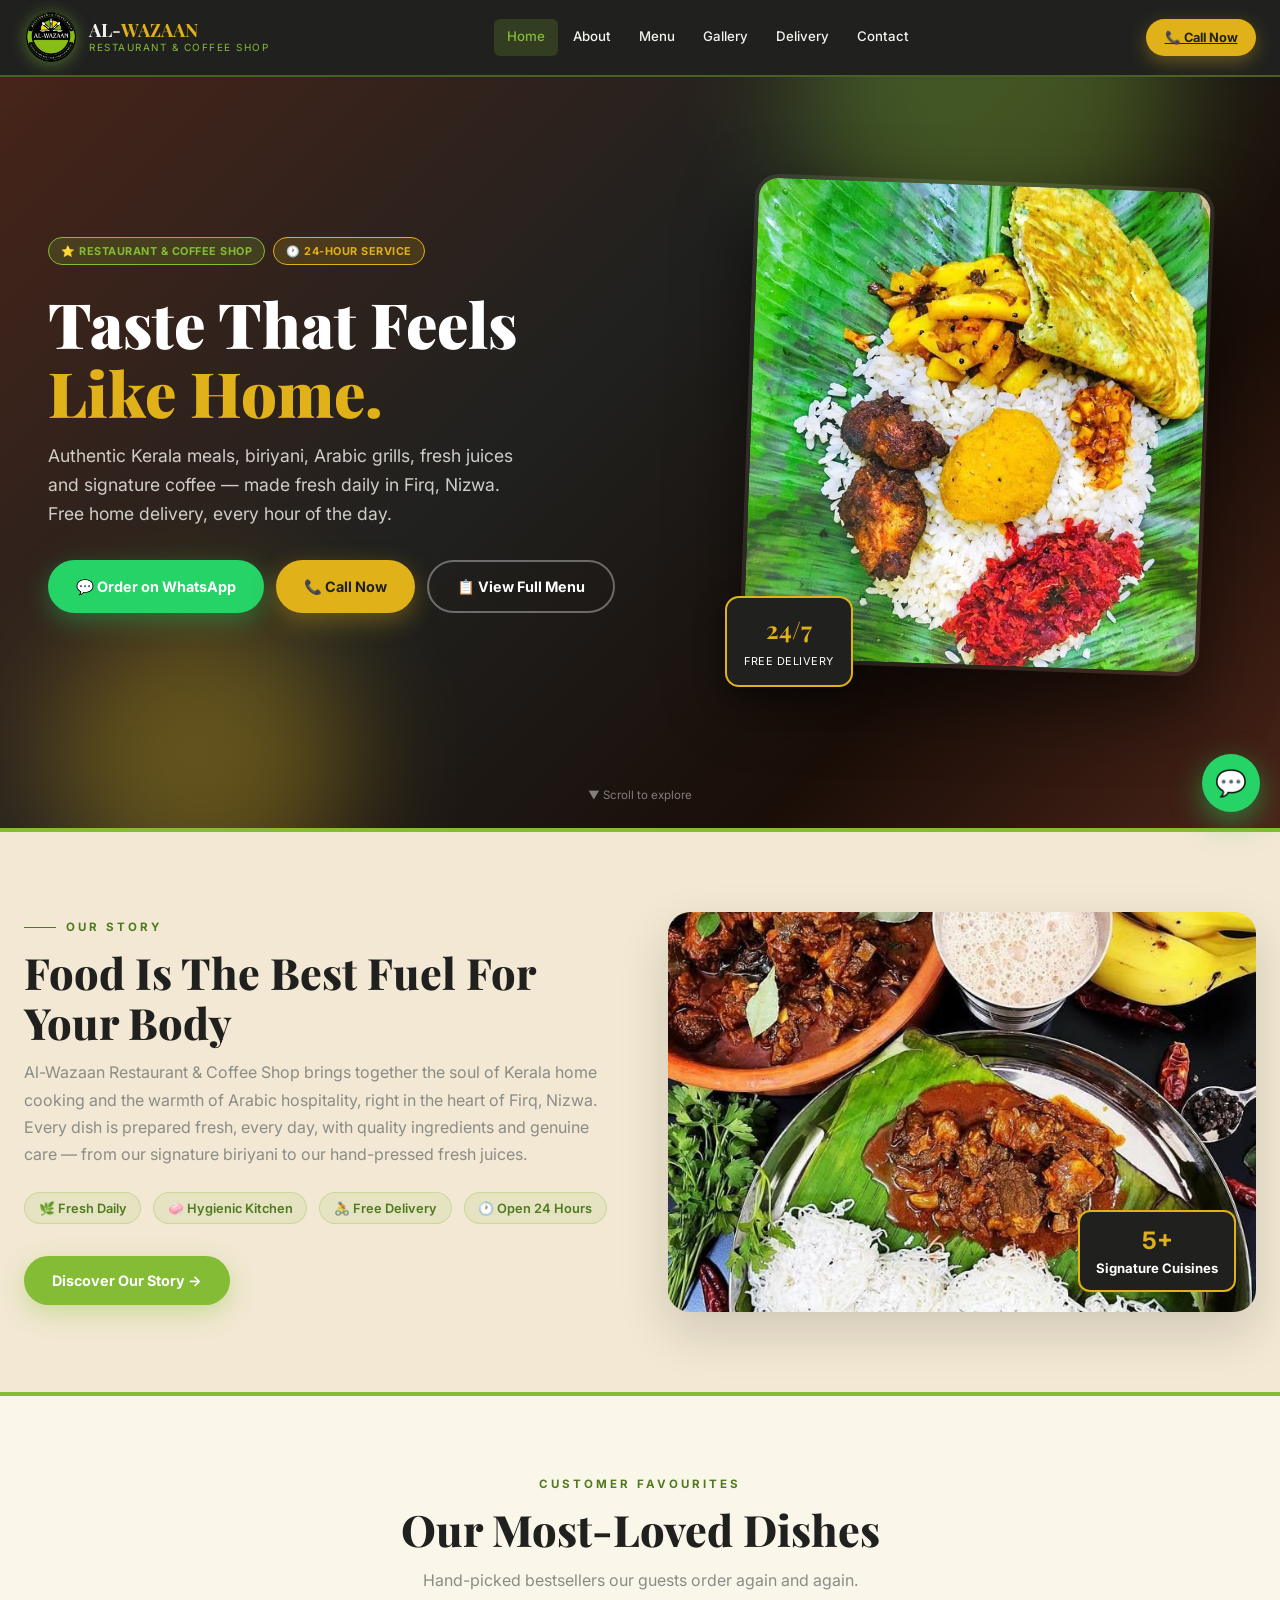
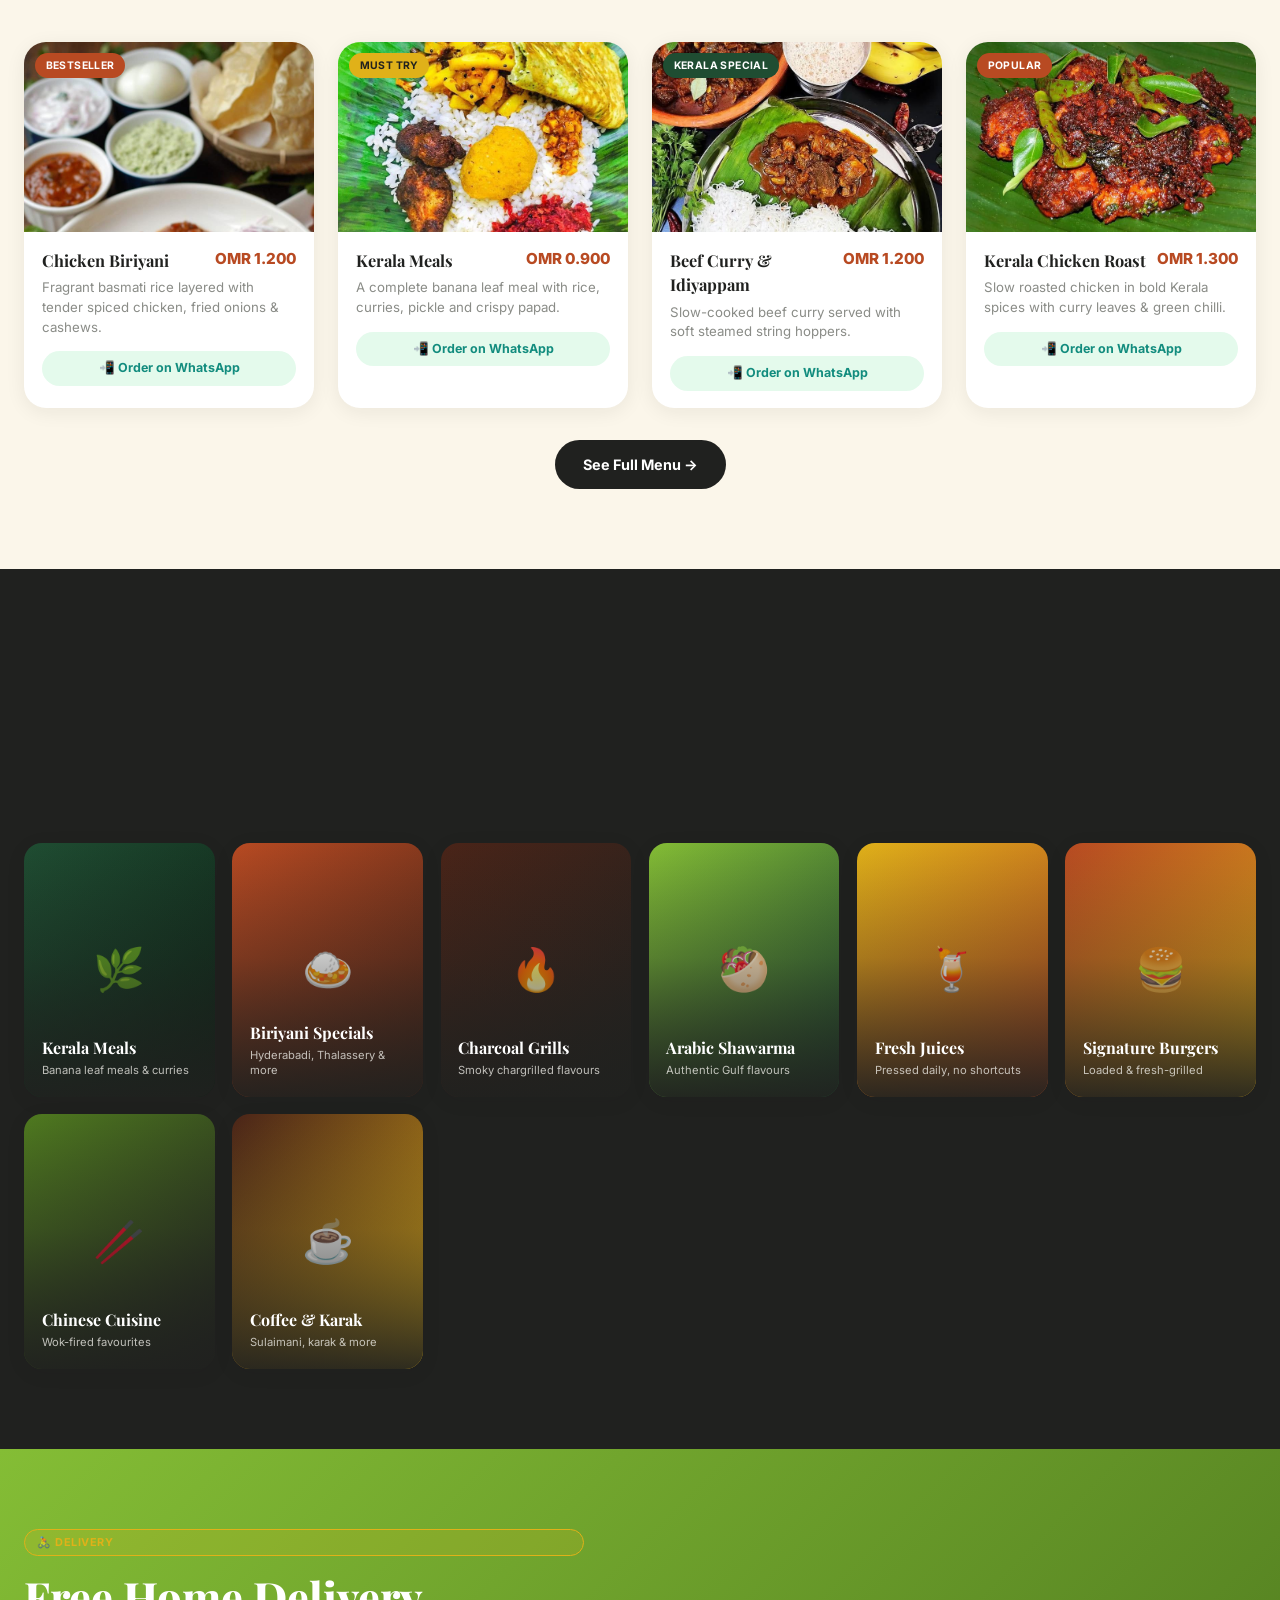
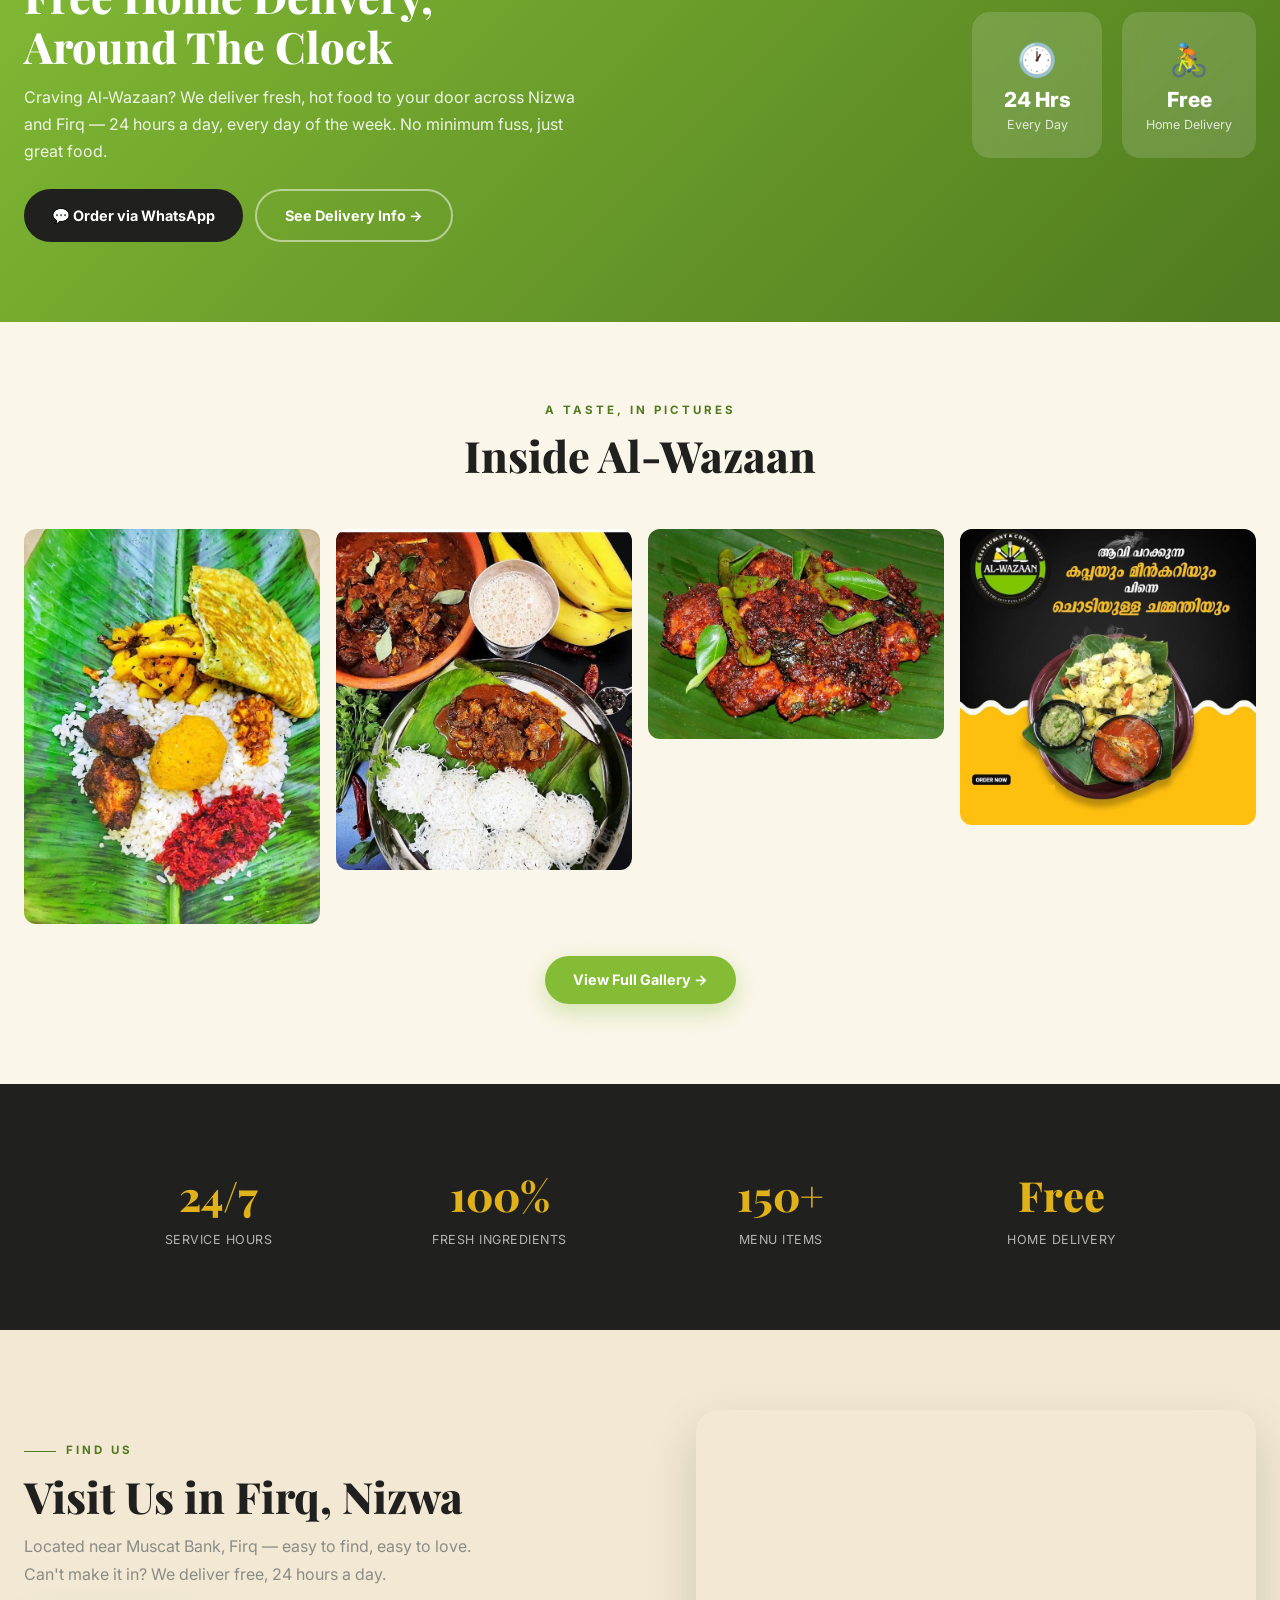
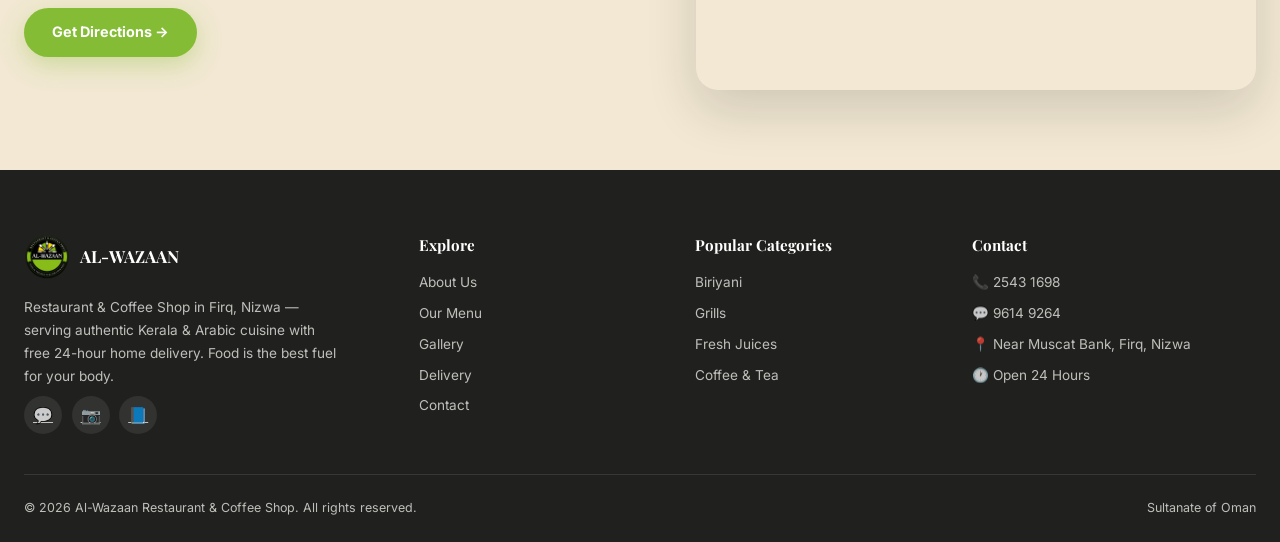
==== index.html @ 5617adff "Initial commit" ====
<!DOCTYPE html>
<html lang="en">
<head>
<meta charset="UTF-8">
<meta name="viewport" content="width=device-width, initial-scale=1.0">
<title>Al-Wazaan Restaurant & Coffee Shop | Kerala & Arabic Food in Firq, Nizwa, Oman</title>
<meta name="description" content="Al-Wazaan Restaurant & Coffee Shop in Firq, Nizwa, Oman. Authentic Kerala meals, biriyani, grills, Arabic shawarma, fresh juices & coffee. Free home delivery, 24-hour service. Order now on WhatsApp.">
<meta name="keywords" content="Al-Wazaan, restaurant Nizwa, coffee shop Firq Oman, Kerala food Nizwa, biriyani Nizwa, Arabic shawarma Oman, fresh juice Nizwa, free home delivery Oman, 24 hour restaurant Nizwa, Kerala meals Oman, grilled chicken Nizwa, Sultanate of Oman restaurant">
<link rel="canonical" href="https://www.alwazaan-oman.com/">

<!-- Open Graph -->
<meta property="og:type" content="restaurant.menu">
<meta property="og:title" content="Al-Wazaan Restaurant & Coffee Shop — Firq, Nizwa, Oman">
<meta property="og:description" content="Authentic Kerala & Arabic cuisine, biriyani, grills, fresh juices and coffee. Free home delivery, 24-hour service. Food is the best fuel for your body.">
<meta property="og:image" content="assets/img/kerala-meal-leaf.jpg">
<meta property="og:url" content="https://www.alwazaan-oman.com/">
<meta property="og:locale" content="en_OM">
<meta name="twitter:card" content="summary_large_image">
<meta name="twitter:title" content="Al-Wazaan Restaurant & Coffee Shop">
<meta name="twitter:description" content="Kerala & Arabic food, biriyani, grills, fresh juices. Free home delivery in Firq, Nizwa, Oman.">
<meta name="twitter:image" content="assets/img/kerala-meal-leaf.jpg">

<link rel="icon" href="assets/img/logo.png" type="image/png">
<link rel="stylesheet" href="assets/css/main.css">
<link rel="stylesheet" href="assets/css/pages.css">

<script type="application/ld+json">
{
  "@context": "https://schema.org",
  "@type": "Restaurant",
  "name": "Al-Wazaan Restaurant & Coffee Shop",
  "image": "https://www.alwazaan-oman.com/assets/img/kerala-meal-leaf.jpg",
  "logo": "https://www.alwazaan-oman.com/assets/img/logo.png",
  "url": "https://www.alwazaan-oman.com/",
  "telephone": "+96825431698",
  "servesCuisine": ["Kerala", "Indian", "Arabic", "Chinese", "Fast Food"],
  "priceRange": "OMR 0.100 - OMR 5.000",
  "address": {
    "@type": "PostalAddress",
    "streetAddress": "Near Muscat Bank, Firq",
    "addressLocality": "Nizwa",
    "addressCountry": "OM"
  },
  "openingHoursSpecification": {
    "@type": "OpeningHoursSpecification",
    "dayOfWeek": ["Monday","Tuesday","Wednesday","Thursday","Friday","Saturday","Sunday"],
    "opens": "00:00",
    "closes": "23:59"
  },
  "menu": "https://www.alwazaan-oman.com/menu.html",
  "acceptsReservations": "False",
  "sameAs": []
}
</script>
</head>
<body>

<div id="preloader">
  <div class="preloader-logo"><img src="assets/img/logo.png" alt="Al-Wazaan logo loading"></div>
  <div class="preloader-text">AL-<em>WAZAAN</em></div>
  <div class="preloader-bar"><div class="preloader-bar-inner"></div></div>
</div>

<header id="site-header">
  <div class="header-inner">
    <a href="index.html" class="logo-wrap">
      <div class="logo-icon"><img src="assets/img/logo.png" alt="Al-Wazaan Restaurant and Coffee Shop logo"></div>
      <div>
        <div class="logo-text-name">AL-<em>WAZAAN</em></div>
        <div class="logo-text-sub">Restaurant &amp; Coffee Shop</div>
      </div>
    </a>
    <nav class="main-nav">
      <a href="index.html" class="active">Home</a>
      <a href="about.html">About</a>
      <a href="menu.html">Menu</a>
      <a href="gallery.html">Gallery</a>
      <a href="delivery.html">Delivery</a>
      <a href="contact.html">Contact</a>
    </nav>
    <a href="tel:+96825431698" class="header-cta">📞 Call Now</a>
    <button class="hamburger" id="hamburger" aria-label="Open menu"><span></span><span></span><span></span></button>
  </div>
  <div class="mobile-nav" id="mobileNav">
    <a href="index.html" class="active">Home</a>
    <a href="about.html">About</a>
    <a href="menu.html">Menu</a>
    <a href="gallery.html">Gallery</a>
    <a href="delivery.html">Delivery</a>
    <a href="contact.html">Contact</a>
    <a href="tel:+96825431698" style="color:var(--color-gold);">📞 2543 1698</a>
    <a href="https://wa.me/96896149264" target="_blank" rel="noopener" style="color:#25D366;">💬 WhatsApp Order</a>
  </div>
</header>

<!-- ============ HERO ============ -->
<section class="hero" style="padding-bottom:3rem;">
  <div class="hero-glow g1"></div>
  <div class="hero-glow g2"></div>
  <div class="hero-content">
    <div class="hero-badges">
      <span class="badge">⭐ Restaurant &amp; Coffee Shop</span>
      <span class="badge gold">🕐 24-Hour Service</span>
    </div>
    <h1>Taste That Feels<em>Like Home.</em></h1>
    <p class="hero-sub">Authentic Kerala meals, biriyani, Arabic grills, fresh juices and signature coffee — made fresh daily in Firq, Nizwa. Free home delivery, every hour of the day.</p>
    <div class="hero-actions">
      <a href="https://wa.me/96896149264" target="_blank" rel="noopener" class="btn btn-primary">💬 Order on WhatsApp</a>
      <a href="tel:+96825431698" class="btn btn-gold">📞 Call Now</a>
      <a href="menu.html" class="btn btn-outline">📋 View Full Menu</a>
    </div>
  </div>
  <div class="hero-photo-stack">
    <div class="hero-photo-main">
      <img src="assets/img/kerala-meal-leaf.jpg" alt="Traditional Kerala meal served on banana leaf at Al-Wazaan Nizwa" loading="eager">
    </div>
    <div class="hero-photo-badge"><strong>24/7</strong><span>Free Delivery</span></div>
  </div>
  <div class="scroll-hint">▼ Scroll to explore</div>
</section>

<!-- ============ INTRO ============ -->
<section class="about-strip">
  <div class="section-inner about-grid">
    <div class="reveal">
      <div class="section-label">Our Story</div>
      <h2 class="section-title">Food Is The Best Fuel For Your Body</h2>
      <p class="section-desc" style="margin-bottom:1.5rem;">Al-Wazaan Restaurant &amp; Coffee Shop brings together the soul of Kerala home cooking and the warmth of Arabic hospitality, right in the heart of Firq, Nizwa. Every dish is prepared fresh, every day, with quality ingredients and genuine care — from our signature biriyani to our hand-pressed fresh juices.</p>
      <div class="flex-wrap-gap">
        <span class="tag">🌿 Fresh Daily</span>
        <span class="tag">🧼 Hygienic Kitchen</span>
        <span class="tag">🚴 Free Delivery</span>
        <span class="tag">🕐 Open 24 Hours</span>
      </div>
      <div class="mt-2"><a href="about.html" class="btn btn-green">Discover Our Story →</a></div>
    </div>
    <div class="about-img-wrap reveal">
      <img src="assets/img/beef-curry-idiyappam.jpg" alt="Beef curry with idiyappam and Sulaimani tea at Al-Wazaan Nizwa" loading="lazy">
      <div class="about-img-badge"><strong>5+</strong>Signature Cuisines</div>
    </div>
  </div>
</section>

<!-- ============ POPULAR DISHES ============ -->
<section style="background:var(--color-cream);">
  <div class="section-inner">
    <div class="section-header center reveal">
      <div class="section-label">Customer Favourites</div>
      <h2 class="section-title">Our Most-Loved Dishes</h2>
      <p class="section-desc">Hand-picked bestsellers our guests order again and again.</p>
    </div>
    <div class="food-grid reveal">
      <div class="food-card">
        <div class="food-card-img"><span class="food-badge popular">Bestseller</span><img src="assets/img/biriyani-plate-clean.jpg" alt="Chicken Biriyani served with raita, pickle and papad at Al-Wazaan" loading="lazy" style="object-position: top;"></div>
        <div class="food-card-body">
          <div class="food-card-top"><span class="food-card-name">Chicken Biriyani</span><span class="food-card-price">OMR 1.200</span></div>
          <div class="food-card-desc">Fragrant basmati rice layered with tender spiced chicken, fried onions &amp; cashews.</div>
          <a class="food-card-order" target="_blank" rel="noopener" href="https://wa.me/96896149264?text=Hello%20Al-Wazaan!%20I%20would%20like%20to%20order%3A%20Chicken%20Biriyani">📲 Order on WhatsApp</a>
        </div>
      </div>
      <div class="food-card">
        <div class="food-card-img"><span class="food-badge must">Must Try</span><img src="assets/img/kerala-meal-leaf.jpg" alt="Kerala meal on banana leaf at Al-Wazaan" loading="lazy"></div>
        <div class="food-card-body">
          <div class="food-card-top"><span class="food-card-name">Kerala Meals</span><span class="food-card-price">OMR 0.900</span></div>
          <div class="food-card-desc">A complete banana leaf meal with rice, curries, pickle and crispy papad.</div>
          <a class="food-card-order" target="_blank" rel="noopener" href="https://wa.me/96896149264?text=Hello%20Al-Wazaan!%20I%20would%20like%20to%20order%3A%20Kerala%20Meals">📲 Order on WhatsApp</a>
        </div>
      </div>
      <div class="food-card">
        <div class="food-card-img"><span class="food-badge kerala">Kerala Special</span><img src="assets/img/beef-curry-idiyappam.jpg" alt="Beef curry with idiyappam at Al-Wazaan" loading="lazy"></div>
        <div class="food-card-body">
          <div class="food-card-top"><span class="food-card-name">Beef Curry &amp; Idiyappam</span><span class="food-card-price">OMR 1.200</span></div>
          <div class="food-card-desc">Slow-cooked beef curry served with soft steamed string hoppers.</div>
          <a class="food-card-order" target="_blank" rel="noopener" href="https://wa.me/96896149264?text=Hello%20Al-Wazaan!%20I%20would%20like%20to%20order%3A%20Beef%20Curry%20%26%20Idiyappam">📲 Order on WhatsApp</a>
        </div>
      </div>
      <div class="food-card">
        <div class="food-card-img"><span class="food-badge popular">Popular</span><img src="assets/img/chicken-roast-leaf.jpg" alt="Spicy Kerala chicken roast at Al-Wazaan" loading="lazy"></div>
        <div class="food-card-body">
          <div class="food-card-top"><span class="food-card-name">Kerala Chicken Roast</span><span class="food-card-price">OMR 1.300</span></div>
          <div class="food-card-desc">Slow roasted chicken in bold Kerala spices with curry leaves &amp; green chilli.</div>
          <a class="food-card-order" target="_blank" rel="noopener" href="https://wa.me/96896149264?text=Hello%20Al-Wazaan!%20I%20would%20like%20to%20order%3A%20Kerala%20Chicken%20Roast">📲 Order on WhatsApp</a>
        </div>
      </div>
    </div>
    <div class="center-text mt-2"><a href="menu.html" class="btn btn-dark">See Full Menu →</a></div>
  </div>
</section>

<!-- ============ FOOD CATEGORIES ============ -->
<section style="background:var(--color-charcoal);" class="on-dark">
  <div class="section-inner">
    <div class="section-header center reveal">
      <div class="section-label">Explore</div>
      <h2 class="section-title">Food Categories</h2>
      <p class="section-desc">From Kerala comfort food to Arabic grills, Chinese wok dishes and fresh juices — find your craving.</p>
    </div>
    <div class="cat-grid reveal">
      <a href="menu.html#cat-kerala-meals" class="cat-card"><div class="cat-card-bg" style="background:linear-gradient(135deg,#1F4D32,#0c1f14);">🌿</div><div class="cat-card-overlay"><div class="cat-name">Kerala Meals</div><div class="cat-desc">Banana leaf meals &amp; curries</div></div></a>
      <a href="menu.html#cat-biriyani" class="cat-card"><div class="cat-card-bg" style="background:linear-gradient(135deg,#B84A22,#4A2418);">🍛</div><div class="cat-card-overlay"><div class="cat-name">Biriyani Specials</div><div class="cat-desc">Hyderabadi, Thalassery &amp; more</div></div></a>
      <a href="menu.html#cat-grilled" class="cat-card"><div class="cat-card-bg" style="background:linear-gradient(135deg,#4A2418,#20211f);">🔥</div><div class="cat-card-overlay"><div class="cat-name">Charcoal Grills</div><div class="cat-desc">Smoky chargrilled flavours</div></div></a>
      <a href="menu.html#cat-arabic-plates" class="cat-card"><div class="cat-card-bg" style="background:linear-gradient(135deg,#84BD35,#1F4D32);">🥙</div><div class="cat-card-overlay"><div class="cat-name">Arabic Shawarma</div><div class="cat-desc">Authentic Gulf flavours</div></div></a>
      <a href="menu.html#cat-juice" class="cat-card"><div class="cat-card-bg" style="background:linear-gradient(135deg,#E0B119,#B84A22);">🍹</div><div class="cat-card-overlay"><div class="cat-name">Fresh Juices</div><div class="cat-desc">Pressed daily, no shortcuts</div></div></a>
      <a href="menu.html#cat-fresh-burger" class="cat-card"><div class="cat-card-bg" style="background:linear-gradient(135deg,#B84A22,#E0B119);">🍔</div><div class="cat-card-overlay"><div class="cat-name">Signature Burgers</div><div class="cat-desc">Loaded &amp; fresh-grilled</div></div></a>
      <a href="menu.html#cat-chinese" class="cat-card"><div class="cat-card-bg" style="background:linear-gradient(135deg,#4f7a1f,#20211f);">🥢</div><div class="cat-card-overlay"><div class="cat-name">Chinese Cuisine</div><div class="cat-desc">Wok-fired favourites</div></div></a>
      <a href="menu.html#cat-hot-drinks" class="cat-card"><div class="cat-card-bg" style="background:linear-gradient(135deg,#4A2418,#E0B119);">☕</div><div class="cat-card-overlay"><div class="cat-name">Coffee &amp; Karak</div><div class="cat-desc">Sulaimani, karak &amp; more</div></div></a>
    </div>
  </div>
</section>

<!-- ============ DELIVERY HIGHLIGHT ============ -->
<section style="background:linear-gradient(135deg, var(--color-logo-green), var(--color-deep-green)); position:relative; overflow:hidden;">
  <div class="section-inner" style="display:flex; flex-wrap:wrap; align-items:center; justify-content:space-between; gap:2rem;">
    <div class="reveal" style="color:#fff; max-width:560px;">
      <div class="badge gold" style="margin-bottom:1rem;">🚴 Delivery</div>
      <h2 class="section-title" style="color:#fff;">Free Home Delivery, Around The Clock</h2>
      <p style="color:rgba(255,255,255,0.88); line-height:1.7; margin-bottom:1.5rem;">Craving Al-Wazaan? We deliver fresh, hot food to your door across Nizwa and Firq — 24 hours a day, every day of the week. No minimum fuss, just great food.</p>
      <div class="hero-actions">
        <a href="https://wa.me/96896149264" target="_blank" rel="noopener" class="btn btn-dark">💬 Order via WhatsApp</a>
        <a href="delivery.html" class="btn btn-outline" style="border-color:rgba(255,255,255,0.5);">See Delivery Info →</a>
      </div>
    </div>
    <div class="reveal" style="display:flex; gap:1.25rem; flex-wrap:wrap;">
      <div style="background:rgba(255,255,255,0.15); backdrop-filter:blur(8px); border-radius:18px; padding:1.5rem; text-align:center; min-width:130px;">
        <div style="font-size:2rem;">🕐</div>
        <div style="color:#fff; font-weight:800; font-size:1.3rem;">24 Hrs</div>
        <div style="color:rgba(255,255,255,0.8); font-size:0.78rem;">Every Day</div>
      </div>
      <div style="background:rgba(255,255,255,0.15); backdrop-filter:blur(8px); border-radius:18px; padding:1.5rem; text-align:center; min-width:130px;">
        <div style="font-size:2rem;">🚴</div>
        <div style="color:#fff; font-weight:800; font-size:1.3rem;">Free</div>
        <div style="color:rgba(255,255,255,0.8); font-size:0.78rem;">Home Delivery</div>
      </div>
    </div>
  </div>
</section>

<!-- ============ GALLERY PREVIEW ============ -->
<section style="background:var(--color-cream);">
  <div class="section-inner">
    <div class="section-header center reveal">
      <div class="section-label">A Taste, In Pictures</div>
      <h2 class="section-title">Inside Al-Wazaan</h2>
    </div>
    <div class="gallery-masonry reveal">
      <div class="gallery-masonry-item"><img src="assets/img/kerala-meal-leaf.jpg" alt="Kerala meal" loading="lazy"></div>
      <div class="gallery-masonry-item"><img src="assets/img/beef-curry-idiyappam.jpg" alt="Beef curry idiyappam" loading="lazy"></div>
      <div class="gallery-masonry-item"><img src="assets/img/chicken-roast-leaf.jpg" alt="Chicken roast" loading="lazy"></div>
      <div class="gallery-masonry-item"><img src="assets/img/promo-kappa-fish.jpg" alt="Kappa and fish curry" loading="lazy"></div>
    </div>
    <div class="center-text mt-2"><a href="gallery.html" class="btn btn-green">View Full Gallery →</a></div>
  </div>
</section>

<!-- ============ TRUST / STATS ============ -->
<section style="background:var(--color-charcoal);" class="on-dark">
  <div class="section-inner">
    <div class="stats-bar reveal">
      <div class="stat-item"><div class="stat-num">24/7</div><div class="stat-label">Service Hours</div></div>
      <div class="stat-item"><div class="stat-num">100%</div><div class="stat-label">Fresh Ingredients</div></div>
      <div class="stat-item"><div class="stat-num">150+</div><div class="stat-label">Menu Items</div></div>
      <div class="stat-item"><div class="stat-num">Free</div><div class="stat-label">Home Delivery</div></div>
    </div>
  </div>
</section>

<!-- ============ LOCATION PREVIEW ============ -->
<section style="background:var(--color-cream-deep);">
  <div class="section-inner" style="display:flex; flex-wrap:wrap; gap:2rem; align-items:center; justify-content:space-between;">
    <div class="reveal" style="max-width:480px;">
      <div class="section-label">Find Us</div>
      <h2 class="section-title">Visit Us in Firq, Nizwa</h2>
      <p class="section-desc" style="margin-bottom:1.25rem;">Located near Muscat Bank, Firq — easy to find, easy to love. Can't make it in? We deliver free, 24 hours a day.</p>
      <a href="contact.html" class="btn btn-green">Get Directions →</a>
    </div>
    <div style="flex:1; min-width:280px; max-width:560px; border-radius:var(--radius-lg); overflow:hidden; box-shadow:var(--shadow-lift);" class="reveal">
      <iframe src="https://maps.google.com/maps?q=Muscat+Bank+Firq+Nizwa+Oman&t=&z=14&ie=UTF8&iwloc=&output=embed" width="100%" height="280" style="border:0; display:block;" loading="lazy" referrerpolicy="no-referrer-when-downgrade" title="Al-Wazaan location map near Muscat Bank, Firq, Nizwa"></iframe>
    </div>
  </div>
</section>

<!-- ============ FOOTER ============ -->
<footer id="site-footer">
  <div class="footer-grid">
    <div>
      <div class="footer-logo"><img src="assets/img/logo.png" alt="Al-Wazaan logo"><span class="footer-logo-text">AL-WAZAAN</span></div>
      <p class="footer-desc">Restaurant &amp; Coffee Shop in Firq, Nizwa — serving authentic Kerala &amp; Arabic cuisine with free 24-hour home delivery. Food is the best fuel for your body.</p>
      <div class="footer-social">
        <a href="https://wa.me/96896149264" target="_blank" rel="noopener" aria-label="WhatsApp">💬</a>
        <a href="#" aria-label="Instagram">📷</a>
        <a href="#" aria-label="Facebook">📘</a>
      </div>
    </div>
    <div class="footer-col">
      <h4>Explore</h4>
      <a href="about.html">About Us</a>
      <a href="menu.html">Our Menu</a>
      <a href="gallery.html">Gallery</a>
      <a href="delivery.html">Delivery</a>
      <a href="contact.html">Contact</a>
    </div>
    <div class="footer-col">
      <h4>Popular Categories</h4>
      <a href="menu.html#cat-biriyani">Biriyani</a>
      <a href="menu.html#cat-grilled">Grills</a>
      <a href="menu.html#cat-juice">Fresh Juices</a>
      <a href="menu.html#cat-hot-drinks">Coffee &amp; Tea</a>
    </div>
    <div class="footer-col">
      <h4>Contact</h4>
      <a href="tel:+96825431698">📞 2543 1698</a>
      <a href="https://wa.me/96896149264" target="_blank" rel="noopener">💬 9614 9264</a>
      <a href="contact.html">📍 Near Muscat Bank, Firq, Nizwa</a>
      <a href="#">🕐 Open 24 Hours</a>
    </div>
  </div>
  <div class="footer-bottom">
    <span>© 2026 Al-Wazaan Restaurant &amp; Coffee Shop. All rights reserved.</span>
    <span>Sultanate of Oman</span>
  </div>
</footer>

<a href="https://wa.me/96896149264" target="_blank" rel="noopener" class="wa-float" aria-label="Order on WhatsApp">💬</a>
<div class="mobile-bar">
  <div class="mobile-bar-inner">
    <a href="index.html" class="active"><span class="mb-icon">🏠</span>Home</a>
    <a href="menu.html"><span class="mb-icon">📋</span>Menu</a>
    <a href="tel:+96825431698"><span class="mb-icon">📞</span>Call</a>
    <a href="https://wa.me/96896149264" target="_blank" rel="noopener"><span class="mb-icon">💬</span>WhatsApp</a>
  </div>
</div>
<div class="toast" id="toast"></div>

<script src="assets/js/main.js"></script>
</body>
</html>
---- assets/css/main.css ----
@import url('https://fonts.googleapis.com/css2?family=Playfair+Display:wght@600;700;800;900&family=Inter:wght@300;400;500;600;700;800&display=swap');

:root {
  --color-charcoal: #20211f;
  --color-logo-green: #84BD35;
  --color-deep-green: #4f7a1f;
  --color-gold: #E0B119;
  --color-soft-white: #F4F3EE;
  --color-grey: #8a8c87;
  --color-burnt-orange: #B84A22;
  --color-roasted-brown: #4A2418;
  --color-dark-green: #1F4D32;
  --color-cream: #FBF6EA;
  --color-cream-deep: #F2E8D3;
  --color-white: #FFFFFF;
  --font-display: 'Playfair Display', serif;
  --font-body: 'Inter', sans-serif;
  --transition: all 0.3s cubic-bezier(0.4, 0, 0.2, 1);
  --shadow-soft: 0 10px 30px rgba(32,33,31,0.08);
  --shadow-card: 0 4px 20px rgba(32,33,31,0.07);
  --shadow-lift: 0 20px 50px rgba(32,33,31,0.16);
  --radius-lg: 22px;
  --radius-md: 14px;
  --radius-sm: 8px;
}

*, *::before, *::after { box-sizing: border-box; margin: 0; padding: 0; }
html { scroll-behavior: smooth; }
body {
  font-family: var(--font-body);
  background: var(--color-cream);
  color: var(--color-charcoal);
  overflow-x: hidden;
  line-height: 1.5;
}
img { max-width: 100%; display: block; }
a { color: inherit; }
ul { list-style: none; }
button { font-family: inherit; }

@media (prefers-reduced-motion: reduce) {
  *, *::before, *::after { animation-duration: 0.001ms !important; transition-duration: 0.001ms !important; }
}

/* ============ PRELOADER ============ */
#preloader {
  position: fixed; inset: 0; background: var(--color-charcoal);
  display: flex; flex-direction: column; align-items: center; justify-content: center;
  z-index: 9999; transition: opacity 0.6s ease, visibility 0.6s ease;
}
#preloader.hidden { opacity: 0; visibility: hidden; pointer-events: none; }
.preloader-logo {
  width: 110px; height: 110px; border-radius: 50%;
  animation: pulseLogo 1.6s ease-in-out infinite; margin-bottom: 1.25rem;
}
.preloader-logo img { width: 100%; height: 100%; object-fit: contain; border-radius: 50%; }
@keyframes pulseLogo {
  0%, 100% { transform: scale(1); filter: drop-shadow(0 0 14px rgba(132,189,53,0.65)); }
  50% { transform: scale(1.06); filter: drop-shadow(0 0 28px rgba(132,189,53,0.95)); }
}
.preloader-text { color: var(--color-soft-white); font-family: var(--font-display); font-size: 1.3rem; letter-spacing: 1px; text-align: center; }
.preloader-text em { color: var(--color-gold); font-style: normal; }
.preloader-bar { width: 170px; height: 3px; background: rgba(255,255,255,0.12); border-radius: 3px; margin-top: 1.25rem; overflow: hidden; }
.preloader-bar-inner { height: 100%; width: 0; background: var(--color-logo-green); border-radius: 3px; animation: loadBar 1.4s ease forwards; }
@keyframes loadBar { to { width: 100%; } }

/* ============ HEADER ============ */
header#site-header {
  position: fixed; top: 0; left: 0; width: 100%; z-index: 1000;
  background: var(--color-charcoal); border-bottom: 2px solid rgba(132,189,53,0.4);
  transition: var(--transition);
}
header#site-header.scrolled { box-shadow: 0 8px 30px rgba(0,0,0,0.35); }
.header-inner {
  max-width: 1300px; margin: 0 auto; padding: 0.65rem 1.5rem;
  display: flex; align-items: center; justify-content: space-between; gap: 1rem;
}
.logo-wrap { display: flex; align-items: center; gap: 0.7rem; text-decoration: none; flex-shrink: 0; }
.logo-icon { width: 54px; height: 54px; flex-shrink: 0; }
.logo-icon img { width: 100%; height: 100%; object-fit: contain; filter: drop-shadow(0 2px 8px rgba(132,189,53,0.5)); }
.logo-text-name { font-family: var(--font-display); font-size: 1.15rem; font-weight: 700; color: var(--color-soft-white); line-height: 1.1; }
.logo-text-name em { color: var(--color-gold); font-style: normal; }
.logo-text-sub { font-size: 0.62rem; color: var(--color-logo-green); letter-spacing: 1.5px; text-transform: uppercase; }

nav.main-nav { display: flex; align-items: center; gap: 0.15rem; }
nav.main-nav a {
  color: var(--color-soft-white); text-decoration: none; padding: 0.55rem 0.8rem;
  border-radius: 6px; font-size: 0.83rem; font-weight: 500; transition: var(--transition);
  white-space: nowrap;
}
nav.main-nav a:hover, nav.main-nav a.active { background: rgba(132,189,53,0.18); color: var(--color-logo-green); }
.header-cta {
  background: var(--color-gold); color: var(--color-charcoal); padding: 0.55rem 1.15rem;
  border-radius: 30px; font-weight: 700; font-size: 0.8rem; white-space: nowrap;
  box-shadow: 0 6px 18px rgba(224,177,25,0.35); display: inline-flex; align-items: center; gap: 0.4rem;
}
.header-cta:hover { background: var(--color-logo-green); color: #fff; transform: translateY(-1px); }
.hamburger {
  display: none; flex-direction: column; gap: 5px; background: none; border: none;
  cursor: pointer; padding: 0.4rem; flex-shrink: 0;
}
.hamburger span { display: block; width: 24px; height: 2px; background: var(--color-soft-white); border-radius: 2px; transition: var(--transition); }
.mobile-nav {
  display: none; position: fixed; inset: 0; top: 68px; background: var(--color-charcoal);
  z-index: 999; flex-direction: column; padding: 1.5rem 1.5rem; gap: 0.25rem; overflow-y: auto;
}
.mobile-nav.open { display: flex; }
.mobile-nav a {
  color: var(--color-soft-white); text-decoration: none; font-size: 1.05rem; padding: 0.85rem 0.5rem;
  border-bottom: 1px solid rgba(255,255,255,0.08); font-weight: 500;
}
.mobile-nav a.active { color: var(--color-gold); }

@media (max-width: 880px) {
  nav.main-nav { display: none; }
  .hamburger { display: flex; }
  .header-cta { display: none; }
}

/* ============ BUTTONS ============ */
.btn {
  display: inline-flex; align-items: center; gap: 0.5rem; padding: 0.85rem 1.75rem;
  border-radius: 30px; font-weight: 700; font-size: 0.9rem; text-decoration: none;
  border: none; cursor: pointer; transition: var(--transition); white-space: nowrap;
  position: relative; overflow: hidden;
}
.btn::after {
  content: ''; position: absolute; top: 0; left: -75%; width: 50%; height: 100%;
  background: linear-gradient(120deg, transparent, rgba(255,255,255,0.35), transparent);
  transform: skewX(-20deg); transition: left 0.6s ease;
}
.btn:hover::after { left: 130%; }
.btn-primary { background: #25D366; color: #fff; box-shadow: 0 8px 24px rgba(37,211,102,0.35); }
.btn-primary:hover { background: #128C7E; transform: translateY(-2px); }
.btn-gold { background: var(--color-gold); color: var(--color-charcoal); box-shadow: 0 8px 24px rgba(224,177,25,0.35); }
.btn-gold:hover { background: #c9991a; transform: translateY(-2px); }
.btn-outline { background: transparent; color: var(--color-white); border: 2px solid rgba(255,255,255,0.35); }
.btn-outline:hover { background: rgba(255,255,255,0.1); border-color: rgba(255,255,255,0.6); }
.btn-green { background: var(--color-logo-green); color: #fff; box-shadow: 0 8px 24px rgba(132,189,53,0.35); }
.btn-green:hover { background: var(--color-deep-green); transform: translateY(-2px); }
.btn-dark { background: var(--color-charcoal); color: #fff; }
.btn-dark:hover { background: #000; transform: translateY(-2px); }
.btn-sm { padding: 0.6rem 1.25rem; font-size: 0.82rem; }

/* ============ SECTIONS ============ */
section { padding: 5rem 1.5rem; }
.section-inner { max-width: 1300px; margin: 0 auto; }
.section-label {
  font-size: 0.72rem; font-weight: 700; letter-spacing: 3px; text-transform: uppercase;
  margin-bottom: 0.75rem; display: flex; align-items: center; gap: 0.6rem; color: var(--color-deep-green);
}
.section-label::before { content: ''; height: 1px; width: 32px; background: currentColor; }
.section-title {
  font-family: var(--font-display); font-size: clamp(1.8rem, 4vw, 2.7rem); font-weight: 800;
  line-height: 1.15; margin-bottom: 0.75rem; color: var(--color-charcoal);
}
.section-desc { font-size: 1rem; color: var(--color-grey); line-height: 1.7; max-width: 620px; }
.section-header { margin-bottom: 3rem; }
.section-header.center { text-align: center; }
.section-header.center .section-label { justify-content: center; }
.section-header.center .section-label::before { display: none; }
.section-header.center .section-desc { margin: 0 auto; }
.on-dark .section-title { color: #fff; }
.on-dark .section-label { color: var(--color-logo-green); }
.on-dark .section-desc { color: rgba(244,243,238,0.7); }

/* ============ BADGES / TAGS ============ */
.badge {
  background: rgba(132,189,53,0.18); border: 1px solid var(--color-logo-green);
  color: var(--color-logo-green); font-size: 0.68rem; padding: 0.3rem 0.75rem;
  border-radius: 20px; font-weight: 700; letter-spacing: 0.5px; text-transform: uppercase;
}
.badge.gold { background: rgba(224,177,25,0.16); border-color: var(--color-gold); color: var(--color-gold); }
.tag {
  background: rgba(132,189,53,0.1); border: 1px solid rgba(132,189,53,0.3); color: var(--color-deep-green);
  padding: 0.35rem 0.85rem; border-radius: 20px; font-size: 0.8rem; font-weight: 600;
}

/* ============ SCROLL REVEAL ============ */
.reveal { opacity: 0; transform: translateY(24px); transition: opacity 0.7s ease, transform 0.7s ease; }
.reveal.visible { opacity: 1; transform: translateY(0); }

/* ============ FOOD CARD ============ */
.food-grid { display: grid; grid-template-columns: repeat(auto-fill, minmax(255px, 1fr)); gap: 1.5rem; }
.food-card {
  background: var(--color-white); border-radius: var(--radius-lg); overflow: hidden;
  box-shadow: var(--shadow-card); transition: var(--transition); position: relative;
}
.food-card:hover { transform: translateY(-6px); box-shadow: var(--shadow-lift); }
.food-card-img { position: relative; height: 190px; overflow: hidden; background: var(--color-cream-deep); }
.food-card-img img { width: 100%; height: 100%; object-fit: cover; transition: transform 0.5s ease; }
.food-card:hover .food-card-img img { transform: scale(1.07); }
.food-badge {
  position: absolute; top: 0.7rem; left: 0.7rem; padding: 0.28rem 0.65rem; border-radius: 20px;
  font-size: 0.65rem; font-weight: 700; text-transform: uppercase; letter-spacing: 0.4px; color: #fff;
}
.food-badge.popular { background: var(--color-burnt-orange); }
.food-badge.must { background: var(--color-gold); color: var(--color-charcoal); }
.food-badge.kerala { background: var(--color-dark-green); }
.food-badge.arabic { background: var(--color-roasted-brown); }
.food-card-body { padding: 1rem 1.1rem 1.1rem; }
.food-card-top { display: flex; justify-content: space-between; align-items: flex-start; gap: 0.5rem; margin-bottom: 0.35rem; }
.food-card-name { font-family: var(--font-display); font-weight: 700; font-size: 1.02rem; color: var(--color-charcoal); }
.food-card-price { color: var(--color-burnt-orange); font-weight: 800; font-size: 0.95rem; white-space: nowrap; }
.food-card-arabic { font-size: 0.78rem; color: var(--color-grey); margin-bottom: 0.35rem; direction: rtl; }
.food-card-desc { font-size: 0.83rem; color: var(--color-grey); line-height: 1.5; margin-bottom: 0.85rem; min-height: 2.2em; }
.food-card-order {
  display: inline-flex; align-items: center; gap: 0.4rem; background: rgba(37,211,102,0.12);
  color: #128C7E; padding: 0.5rem 0.9rem; border-radius: 20px; font-size: 0.78rem; font-weight: 700;
  text-decoration: none; transition: var(--transition); width: 100%; justify-content: center;
}
.food-card-order:hover { background: #25D366; color: #fff; }

/* ============ CATEGORY CARD ============ */
.cat-grid { display: grid; grid-template-columns: repeat(auto-fill, minmax(190px, 1fr)); gap: 1.1rem; }
.cat-card {
  position: relative; border-radius: 18px; overflow: hidden; aspect-ratio: 3/4; cursor: pointer;
  box-shadow: var(--shadow-card); transition: var(--transition); text-decoration: none; display: block;
}
.cat-card:hover { transform: translateY(-5px); box-shadow: var(--shadow-lift); }
.cat-card-bg {
  position: absolute; inset: 0; display: flex; align-items: center; justify-content: center;
  font-size: 2.6rem; background: linear-gradient(135deg, var(--color-dark-green), var(--color-charcoal));
}
.cat-card-overlay {
  position: absolute; inset: 0; background: linear-gradient(to top, rgba(32,33,31,0.92) 0%, rgba(32,33,31,0.25) 55%, transparent 100%);
  display: flex; flex-direction: column; justify-content: flex-end; padding: 1.1rem;
}
.cat-name { font-family: var(--font-display); font-size: 1rem; font-weight: 700; color: #fff; margin-bottom: 0.2rem; }
.cat-desc { font-size: 0.7rem; color: rgba(244,243,238,0.75); line-height: 1.4; }

/* ============ FOOTER ============ */
footer#site-footer { background: var(--color-charcoal); color: rgba(244,243,238,0.75); padding: 4rem 1.5rem 1.5rem; }
.footer-grid { max-width: 1300px; margin: 0 auto; display: grid; grid-template-columns: 1.5fr 1fr 1fr 1.2fr; gap: 2.5rem; padding-bottom: 2.5rem; border-bottom: 1px solid rgba(255,255,255,0.1); }
.footer-logo { display: flex; align-items: center; gap: 0.65rem; margin-bottom: 1rem; }
.footer-logo img { width: 46px; height: 46px; }
.footer-logo-text { font-family: var(--font-display); color: #fff; font-weight: 700; font-size: 1.05rem; }
.footer-desc { font-size: 0.85rem; line-height: 1.7; max-width: 320px; }
.footer-col h4 { color: #fff; font-family: var(--font-display); font-size: 0.95rem; margin-bottom: 1rem; }
.footer-col a { display: block; color: rgba(244,243,238,0.75); text-decoration: none; font-size: 0.85rem; margin-bottom: 0.65rem; transition: var(--transition); }
.footer-col a:hover { color: var(--color-logo-green); padding-left: 4px; }
.footer-social { display: flex; gap: 0.6rem; margin-top: 0.5rem; }
.footer-social a {
  width: 38px; height: 38px; border-radius: 50%; background: rgba(255,255,255,0.08);
  display: flex; align-items: center; justify-content: center; font-size: 1rem; transition: var(--transition);
}
.footer-social a:hover { background: var(--color-logo-green); transform: translateY(-2px); }
.footer-bottom { max-width: 1300px; margin: 1.5rem auto 0; display: flex; justify-content: space-between; flex-wrap: wrap; gap: 0.75rem; font-size: 0.78rem; }
@media (max-width: 880px) {
  .footer-grid { grid-template-columns: 1fr 1fr; }
}
@media (max-width: 540px) {
  .footer-grid { grid-template-columns: 1fr; }
}

/* ============ WHATSAPP FLOATING BUTTON ============ */
.wa-float {
  position: fixed; bottom: 88px; right: 1.25rem; z-index: 900; width: 58px; height: 58px;
  background: #25D366; border-radius: 50%; display: flex; align-items: center; justify-content: center;
  box-shadow: 0 10px 30px rgba(37,211,102,0.5); text-decoration: none; color: #fff; font-size: 1.6rem;
  animation: waPulse 2.4s ease-in-out infinite;
}
@keyframes waPulse { 0%, 100% { box-shadow: 0 10px 30px rgba(37,211,102,0.5); } 50% { box-shadow: 0 10px 36px rgba(37,211,102,0.85), 0 0 0 8px rgba(37,211,102,0.15); } }

/* ============ MOBILE BOTTOM BAR ============ */
.mobile-bar {
  display: none; position: fixed; bottom: 0; left: 0; width: 100%; z-index: 950;
  background: var(--color-charcoal); border-top: 2px solid rgba(132,189,53,0.4);
  padding: 0.5rem 0.5rem calc(0.5rem + env(safe-area-inset-bottom));
}
.mobile-bar-inner { display: flex; justify-content: space-around; }
.mobile-bar a {
  display: flex; flex-direction: column; align-items: center; gap: 0.2rem; color: rgba(244,243,238,0.7);
  text-decoration: none; font-size: 0.62rem; font-weight: 600; padding: 0.25rem 0.5rem;
}
.mobile-bar a.active, .mobile-bar a:hover { color: var(--color-logo-green); }
.mobile-bar .mb-icon { font-size: 1.2rem; }
@media (max-width: 880px) { .mobile-bar { display: block; } body { padding-bottom: 64px; } .wa-float { bottom: 76px; } }

/* ============ TOAST ============ */
.toast {
  position: fixed; bottom: 2rem; left: 50%; transform: translateX(-50%) translateY(20px);
  background: var(--color-charcoal); color: #fff; padding: 0.85rem 1.5rem; border-radius: 30px;
  font-size: 0.85rem; font-weight: 600; box-shadow: var(--shadow-lift); opacity: 0; visibility: hidden;
  transition: var(--transition); z-index: 2000; white-space: nowrap;
}
.toast.show { opacity: 1; visibility: visible; transform: translateX(-50%) translateY(0); }

/* ============ STATS BAR ============ */
.stats-bar { display: grid; grid-template-columns: repeat(4, 1fr); gap: 1.5rem; max-width: 1100px; margin: 0 auto; }
.stat-item { text-align: center; }
.stat-num { font-family: var(--font-display); font-size: clamp(1.8rem, 4vw, 2.6rem); font-weight: 800; color: var(--color-gold); }
.stat-label { font-size: 0.78rem; color: rgba(244,243,238,0.7); text-transform: uppercase; letter-spacing: 0.5px; margin-top: 0.25rem; }
@media (max-width: 700px) { .stats-bar { grid-template-columns: repeat(2, 1fr); gap: 2rem; } }

/* ============ PAGE HERO (sub-pages) ============ */
.page-hero {
  padding: 8rem 1.5rem 4rem; text-align: center; color: #fff; position: relative; overflow: hidden;
}
.page-hero h1 { font-family: var(--font-display); font-size: clamp(2rem, 5vw, 3.2rem); font-weight: 800; margin-bottom: 0.75rem; }
.page-hero p { color: rgba(244,243,238,0.8); max-width: 560px; margin: 0 auto; font-size: 1rem; }
.page-hero .breadcrumb { font-size: 0.8rem; color: var(--color-logo-green); margin-bottom: 1rem; letter-spacing: 0.5px; }
.page-hero .breadcrumb a { color: var(--color-logo-green); text-decoration: none; }
.page-hero .breadcrumb a:hover { text-decoration: underline; }

/* ============ UTILITY ============ */
.wave-divider { display: block; width: 100%; height: 60px; margin-top: -1px; }
.center-text { text-align: center; }
.mt-2 { margin-top: 2rem; }
.flex-wrap-gap { display: flex; flex-wrap: wrap; gap: 0.75rem; }
@media (max-width: 700px) {
  section { padding: 3.25rem 1.25rem; }
}
---- assets/css/pages.css ----
/* ============ HOME HERO ============ */
.hero {
  min-height: 92vh; padding-top: 70px; display: flex; align-items: center; position: relative; overflow: hidden;
  background: linear-gradient(135deg, var(--color-roasted-brown) 0%, var(--color-charcoal) 45%, #1a0e08 75%, var(--color-roasted-brown) 100%);
}
.hero-glow {
  position: absolute; border-radius: 50%; filter: blur(60px); opacity: 0.35; pointer-events: none;
}
.hero-glow.g1 { width: 380px; height: 380px; background: var(--color-logo-green); top: -100px; right: 8%; animation: floatGlow 9s ease-in-out infinite; }
.hero-glow.g2 { width: 300px; height: 300px; background: var(--color-gold); bottom: -80px; left: 4%; animation: floatGlow 11s ease-in-out infinite reverse; }
@keyframes floatGlow { 0%, 100% { transform: translate(0,0); } 50% { transform: translate(20px, -25px); } }
.hero-content { position: relative; z-index: 2; max-width: 640px; padding: 3rem 1.5rem; }
.hero-badges { display: flex; flex-wrap: wrap; gap: 0.5rem; margin-bottom: 1.5rem; }
.hero h1 { font-family: var(--font-display); font-size: clamp(2.3rem, 5.5vw, 3.9rem); font-weight: 900; color: #fff; line-height: 1.1; margin-bottom: 0.9rem; }
.hero h1 em { color: var(--color-gold); font-style: normal; display: block; }
.hero-sub { font-size: clamp(0.95rem, 2vw, 1.1rem); color: rgba(244,243,238,0.82); line-height: 1.65; margin-bottom: 2rem; max-width: 480px; }
.hero-actions { display: flex; flex-wrap: wrap; gap: 0.75rem; }
.hero-photo-stack { position: relative; z-index: 2; display: none; }
@media (min-width: 980px) {
  .hero { justify-content: space-between; }
  .hero-photo-stack {
    display: block; width: 38%; max-width: 460px; margin-right: 4%; position: relative;
  }
  .hero-photo-main { border-radius: 24px; overflow: hidden; box-shadow: 0 30px 70px rgba(0,0,0,0.5); border: 4px solid rgba(255,255,255,0.08); transform: rotate(2deg); }
  .hero-photo-main img { width: 100%; height: 480px; object-fit: cover; animation: floatImg 7s ease-in-out infinite; }
  @keyframes floatImg { 0%, 100% { transform: translateY(0) rotate(2deg); } 50% { transform: translateY(-14px) rotate(2deg); } }
  .hero-photo-badge {
    position: absolute; bottom: -18px; left: -22px; background: var(--color-charcoal); border: 2px solid var(--color-gold);
    color: #fff; padding: 0.85rem 1.1rem; border-radius: 14px; text-align: center; box-shadow: 0 12px 30px rgba(0,0,0,0.4);
  }
  .hero-photo-badge strong { display: block; color: var(--color-gold); font-size: 1.5rem; font-family: var(--font-display); }
  .hero-photo-badge span { font-size: 0.68rem; text-transform: uppercase; letter-spacing: 0.5px; }
}
.scroll-hint { position: absolute; bottom: 1.5rem; left: 50%; transform: translateX(-50%); color: rgba(255,255,255,0.45); font-size: 0.72rem; text-align: center; z-index: 2; animation: bounceArrow 2s ease-in-out infinite; }
@keyframes bounceArrow { 0%,100% { transform: translateX(-50%) translateY(0); } 50% { transform: translateX(-50%) translateY(-7px); } }

/* ============ INTRO / ABOUT STRIP ============ */
.about-strip { background: var(--color-cream-deep); border-top: 4px solid var(--color-logo-green); border-bottom: 4px solid var(--color-logo-green); }
.about-grid { display: grid; grid-template-columns: 1fr 1fr; gap: 3.5rem; align-items: center; }
.about-img-wrap { position: relative; border-radius: var(--radius-lg); overflow: hidden; box-shadow: var(--shadow-lift); }
.about-img-wrap img { width: 100%; height: 400px; object-fit: cover; }
.about-img-badge {
  position: absolute; bottom: 1.25rem; right: 1.25rem; background: var(--color-charcoal); color: #fff;
  padding: 0.7rem 1rem; border-radius: 12px; font-weight: 700; font-size: 0.82rem; text-align: center; border: 2px solid var(--color-gold);
}
.about-img-badge strong { display: block; font-size: 1.5rem; color: var(--color-gold); }
@media (max-width: 880px) { .about-grid { grid-template-columns: 1fr; } }

/* ============ VALUE CARDS ============ */
.values-grid { display: grid; grid-template-columns: repeat(3, 1fr); gap: 1.5rem; }
.value-card { padding: 2rem 1.5rem; border-radius: var(--radius-lg); text-align: center; background: var(--color-white); border: 2px solid transparent; transition: var(--transition); box-shadow: var(--shadow-card); }
.value-card:hover { border-color: var(--color-logo-green); transform: translateY(-5px); }
.value-icon { font-size: 2.4rem; margin-bottom: 0.85rem; display: block; }
.value-card h3 { font-family: var(--font-display); font-size: 1.08rem; font-weight: 700; margin-bottom: 0.5rem; }
.value-card p { font-size: 0.85rem; color: var(--color-grey); line-height: 1.6; }
@media (max-width: 700px) { .values-grid { grid-template-columns: 1fr; } }

/* ============ MENU PAGE ============ */
.menu-controls {
  background: var(--color-cream-deep); padding: 1.5rem 1.5rem; position: sticky; top: 70px; z-index: 100;
  border-bottom: 2px solid rgba(132,189,53,0.25);
}
.menu-controls-inner { max-width: 1300px; margin: 0 auto; display: flex; gap: 1rem; align-items: center; flex-wrap: wrap; }
.menu-search {
  flex: 1; min-width: 220px; display: flex; align-items: center; gap: 0.5rem; background: #fff;
  border: 2px solid rgba(132,189,53,0.3); border-radius: 30px; padding: 0.6rem 1.2rem;
}
.menu-search:focus-within { border-color: var(--color-logo-green); box-shadow: 0 0 0 3px rgba(132,189,53,0.12); }
.menu-search input { border: none; outline: none; flex: 1; font-size: 0.9rem; background: transparent; }
.menu-cat-filters { display: flex; gap: 0.4rem; overflow-x: auto; scrollbar-width: none; flex: 2; max-width: 100%; }
.menu-cat-filters::-webkit-scrollbar { display: none; }
.filter-btn {
  white-space: nowrap; background: #fff; border: 2px solid rgba(132,189,53,0.3); padding: 0.5rem 1rem;
  border-radius: 20px; font-size: 0.78rem; font-weight: 600; cursor: pointer; transition: var(--transition); color: var(--color-deep-green);
}
.filter-btn.active, .filter-btn:hover { background: var(--color-logo-green); border-color: var(--color-logo-green); color: #fff; }
.menu-cat-title {
  font-family: var(--font-display); font-size: 1.5rem; font-weight: 800; margin-bottom: 1.5rem; padding-bottom: 0.7rem;
  border-bottom: 3px solid var(--color-logo-green); display: flex; align-items: center; gap: 0.65rem;
}
.menu-category-section { margin-bottom: 3.25rem; }
.menu-items-grid { display: grid; grid-template-columns: repeat(auto-fill, minmax(240px, 1fr)); gap: 1.25rem; }
.no-results { text-align: center; padding: 3rem 1rem; color: var(--color-grey); }

/* Photo menu pages viewer */
.menu-photo-grid { display: grid; grid-template-columns: repeat(auto-fill, minmax(260px, 1fr)); gap: 1.25rem; }
.menu-photo-item { border-radius: var(--radius-md); overflow: hidden; box-shadow: var(--shadow-card); cursor: pointer; transition: var(--transition); background: #fff; }
.menu-photo-item:hover { transform: translateY(-5px); box-shadow: var(--shadow-lift); }
.menu-photo-item img { width: 100%; display: block; }
.menu-photo-label { padding: 0.6rem 0.8rem; font-size: 0.78rem; font-weight: 700; color: var(--color-deep-green); }
.lightbox {
  position: fixed; inset: 0; background: rgba(20,20,18,0.94); z-index: 3000; display: none;
  align-items: center; justify-content: center; padding: 2rem;
}
.lightbox.open { display: flex; }
.lightbox img { max-width: 100%; max-height: 90vh; border-radius: 12px; box-shadow: 0 20px 60px rgba(0,0,0,0.6); }
.lightbox-close {
  position: absolute; top: 1.25rem; right: 1.5rem; color: #fff; font-size: 2rem; cursor: pointer; background: none; border: none; line-height: 1;
}

/* ============ GALLERY PAGE ============ */
.gallery-filters { display: flex; gap: 0.5rem; overflow-x: auto; justify-content: center; flex-wrap: wrap; margin-bottom: 2.5rem; }
.gallery-masonry { columns: 4; column-gap: 1rem; }
.gallery-masonry-item { break-inside: avoid; margin-bottom: 1rem; border-radius: 12px; overflow: hidden; position: relative; cursor: pointer; transition: var(--transition); }
.gallery-masonry-item:hover { transform: scale(1.02); }
.gallery-masonry-item img { width: 100%; display: block; transition: transform 0.5s ease; }
.gallery-masonry-item:hover img { transform: scale(1.06); }
@media (max-width: 980px) { .gallery-masonry { columns: 3; } }
@media (max-width: 700px) { .gallery-masonry { columns: 2; } }

/* ============ DELIVERY PAGE ============ */
.steps-grid { display: grid; grid-template-columns: repeat(3, 1fr); gap: 2rem; }
.step-card {
  background: #fff; border-radius: var(--radius-lg); padding: 2.5rem 1.5rem; text-align: center;
  box-shadow: var(--shadow-card); position: relative; border-top: 4px solid var(--color-logo-green);
}
.step-num {
  position: absolute; top: -20px; left: 50%; transform: translateX(-50%); width: 40px; height: 40px;
  border-radius: 50%; background: var(--color-logo-green); color: #fff; display: flex; align-items: center;
  justify-content: center; font-weight: 800; font-size: 1rem;
}
.step-icon { font-size: 2.6rem; margin: 0.5rem 0 1rem; display: block; }
.step-card h3 { font-family: var(--font-display); font-weight: 700; margin-bottom: 0.5rem; }
.step-card p { font-size: 0.85rem; color: var(--color-grey); line-height: 1.6; }
@media (max-width: 880px) { .steps-grid { grid-template-columns: 1fr; } }

.areas-grid { display: grid; grid-template-columns: repeat(auto-fill, minmax(160px, 1fr)); gap: 0.85rem; }
.area-chip {
  background: rgba(132,189,53,0.1); border: 1px solid rgba(132,189,53,0.3); border-radius: 12px;
  padding: 0.85rem 1rem; text-align: center; font-weight: 600; font-size: 0.85rem; color: var(--color-deep-green);
}

.delivery-cta-card {
  background: linear-gradient(135deg, var(--color-burnt-orange), var(--color-roasted-brown)); border-radius: var(--radius-lg);
  padding: 3rem 2rem; text-align: center; color: #fff; max-width: 800px; margin: 0 auto; box-shadow: var(--shadow-lift);
}
.delivery-cta-card h2 { font-family: var(--font-display); font-size: 1.8rem; margin-bottom: 0.75rem; }
.delivery-cta-card p { color: rgba(255,255,255,0.85); margin-bottom: 1.75rem; }

/* ============ CONTACT PAGE ============ */
.contact-grid { display: grid; grid-template-columns: 1fr 1fr; gap: 3.5rem; }
.contact-form { display: flex; flex-direction: column; gap: 1rem; }
.form-group { display: flex; flex-direction: column; gap: 0.4rem; }
.form-group label { color: rgba(244,243,238,0.85); font-size: 0.82rem; font-weight: 600; }
.form-group input, .form-group textarea, .form-group select {
  background: rgba(255,255,255,0.07); border: 1px solid rgba(255,255,255,0.14); color: #fff; padding: 0.85rem 1rem;
  border-radius: 10px; font-family: var(--font-body); font-size: 0.9rem; transition: var(--transition); outline: none;
}
.form-group input::placeholder, .form-group textarea::placeholder { color: rgba(255,255,255,0.35); }
.form-group input:focus, .form-group textarea:focus { border-color: var(--color-logo-green); background: rgba(132,189,53,0.06); box-shadow: 0 0 0 3px rgba(132,189,53,0.15); }
.form-group textarea { resize: vertical; min-height: 110px; }
.contact-info-item {
  display: flex; gap: 1rem; align-items: flex-start; padding: 1.25rem; background: rgba(255,255,255,0.04);
  border-radius: 14px; border: 1px solid rgba(255,255,255,0.08); transition: var(--transition); margin-bottom: 1rem;
}
.contact-info-item:hover { background: rgba(255,255,255,0.08); }
.ci-icon { width: 44px; height: 44px; border-radius: 12px; display: flex; align-items: center; justify-content: center; font-size: 1.2rem; flex-shrink: 0; }
.ci-icon.green { background: rgba(132,189,53,0.2); color: var(--color-logo-green); }
.ci-icon.gold { background: rgba(224,177,25,0.2); color: var(--color-gold); }
.ci-icon.wa { background: rgba(37,211,102,0.2); color: #25D366; }
.ci-text strong { display: block; color: #fff; font-weight: 600; margin-bottom: 0.15rem; }
.ci-text a, .ci-text p { color: rgba(244,243,238,0.65); text-decoration: none; font-size: 0.87rem; }
.ci-text a:hover { color: var(--color-gold); }
.map-wrap { border-radius: var(--radius-lg); overflow: hidden; box-shadow: var(--shadow-lift); margin-top: 2rem; }
.map-wrap iframe { width: 100%; height: 340px; display: block; border: none; }
@media (max-width: 880px) { .contact-grid { grid-template-columns: 1fr; } }

/* Tilt effect on hover for food cards (desktop only, lightweight) */
@media (hover: hover) and (min-width: 700px) {
  .food-card { will-change: transform; }
}
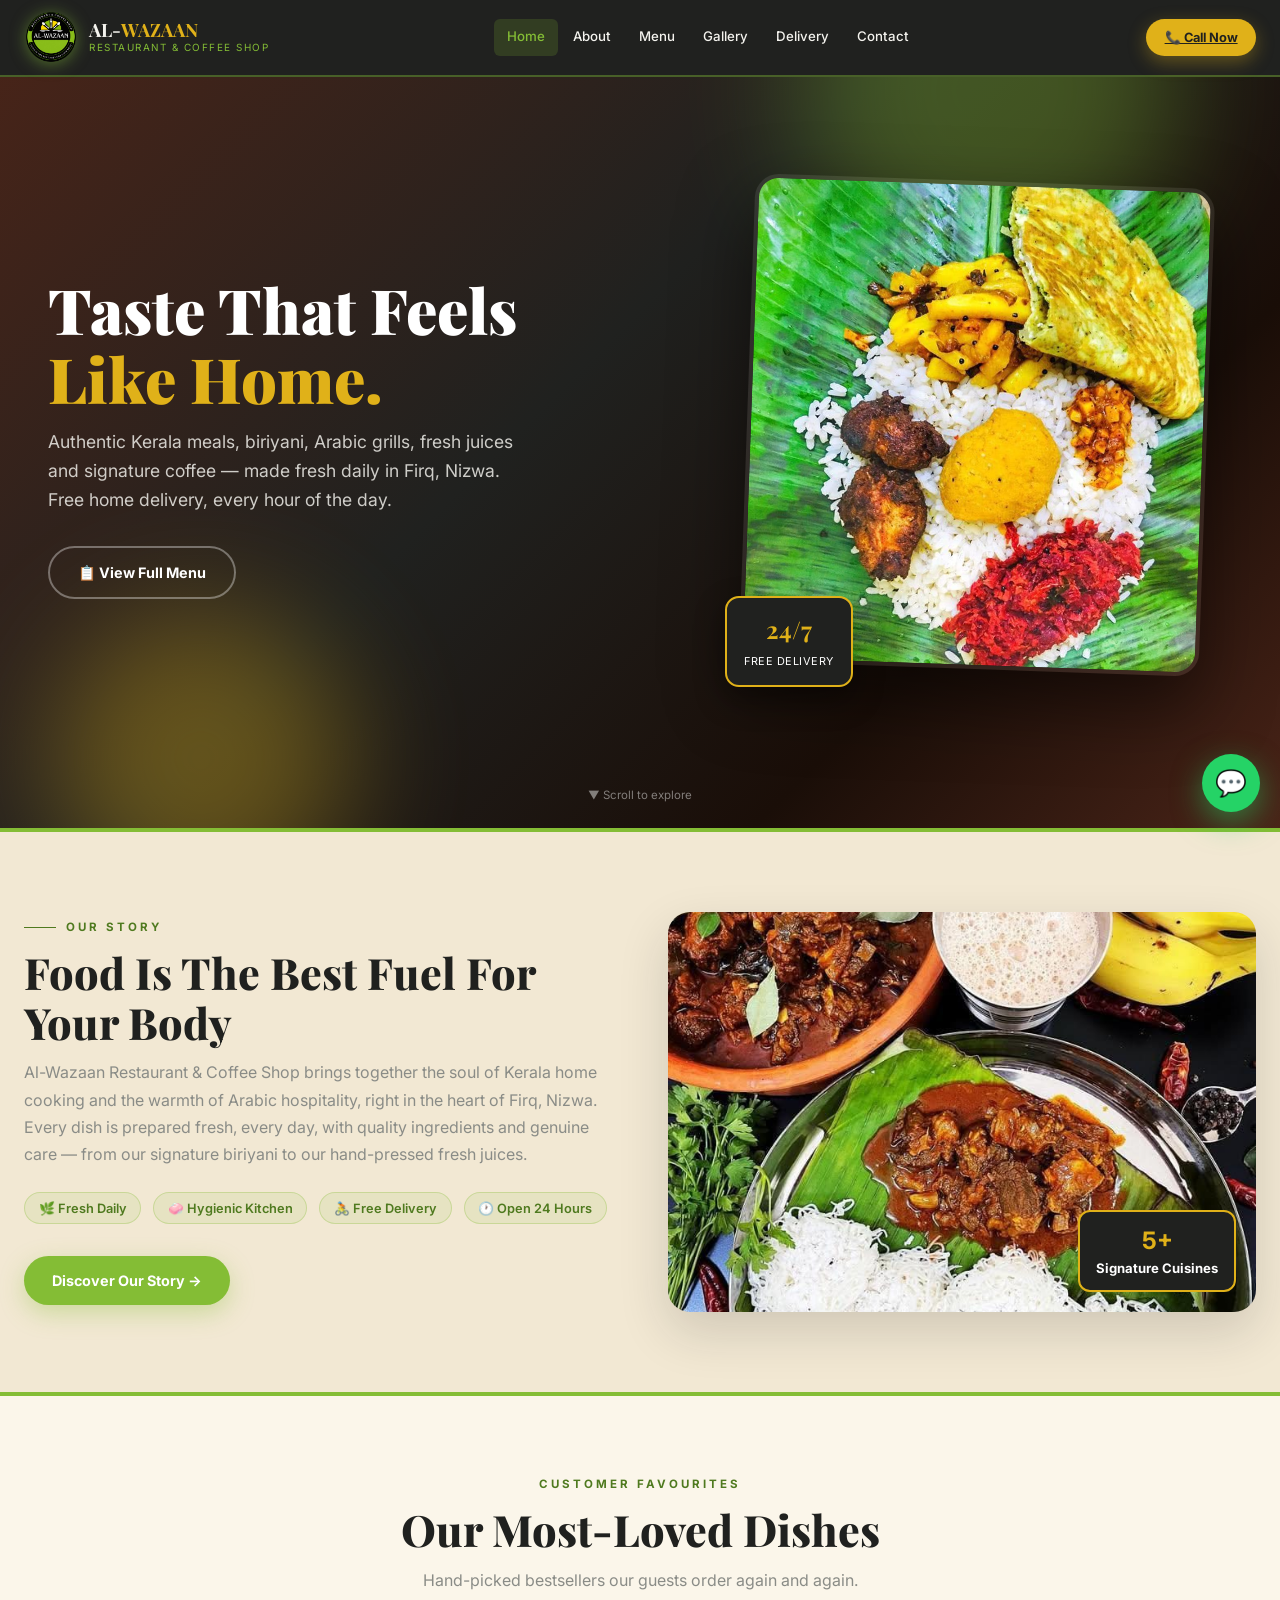
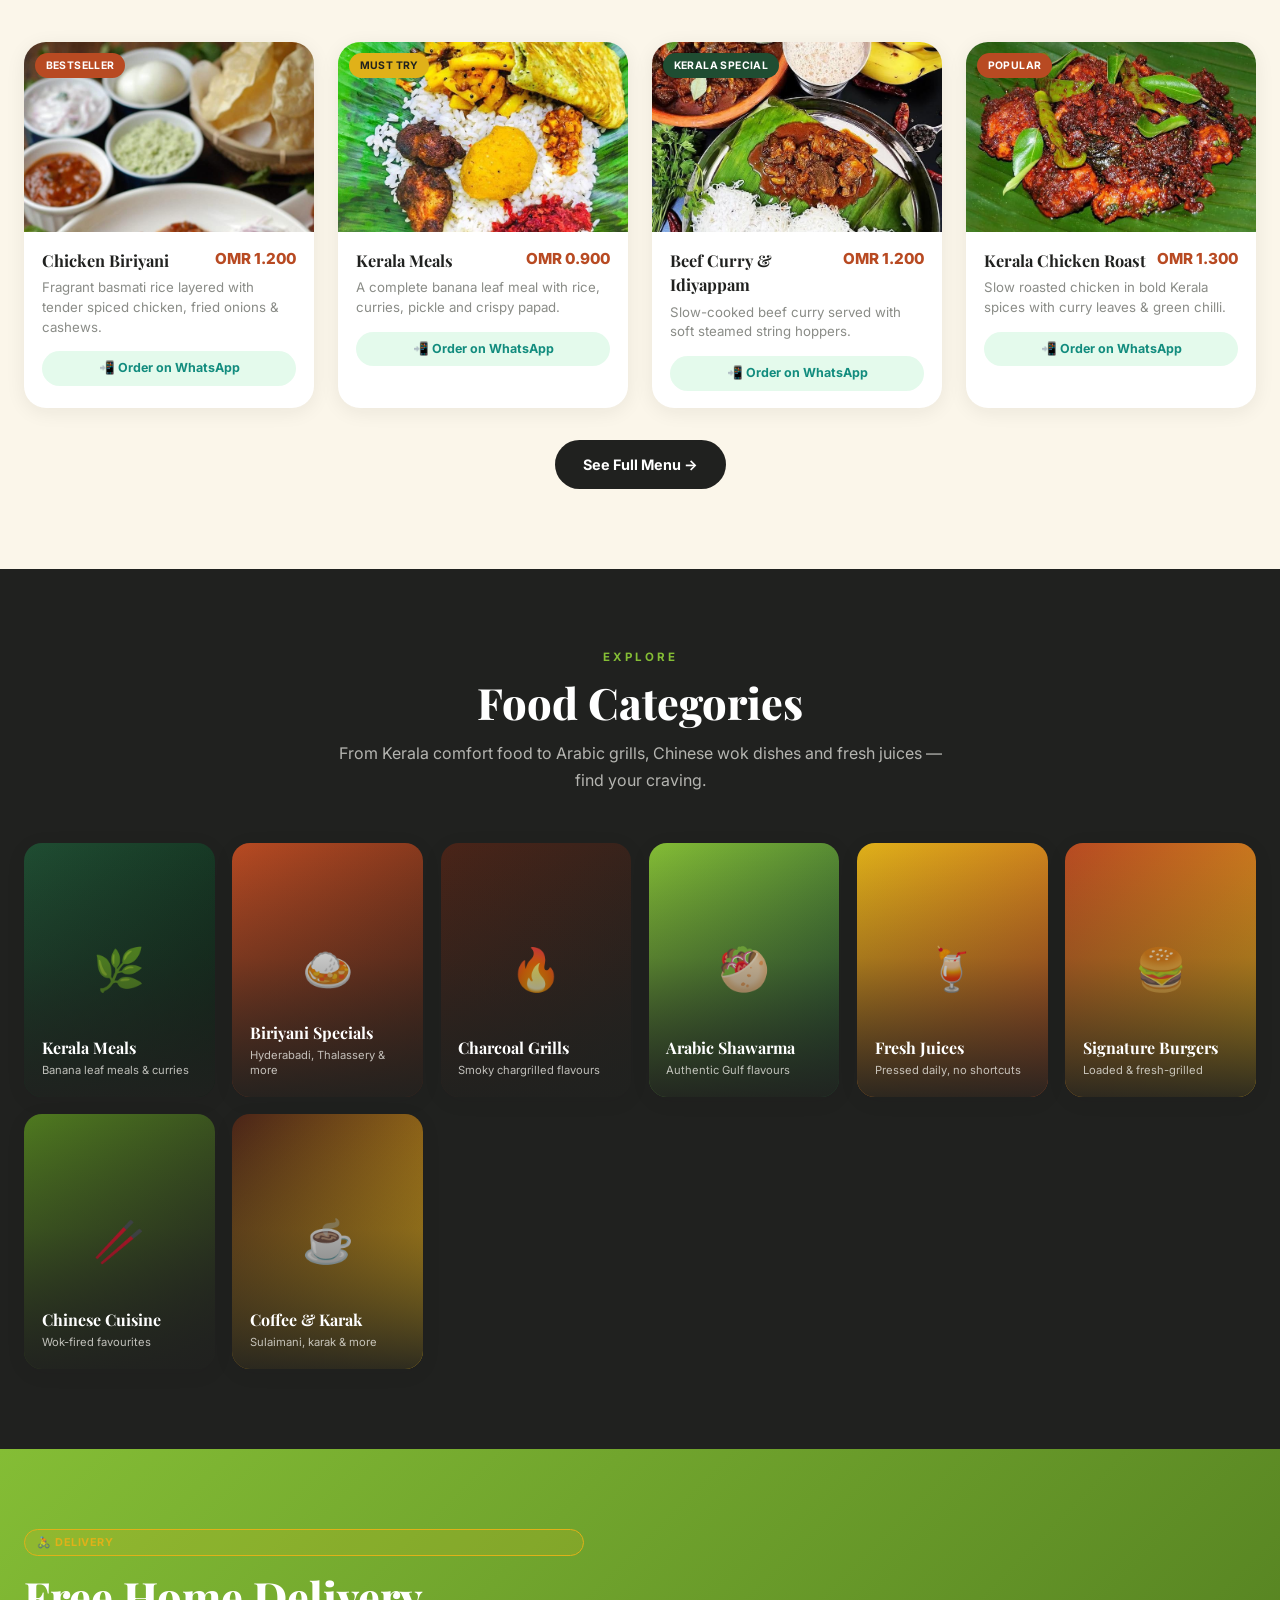
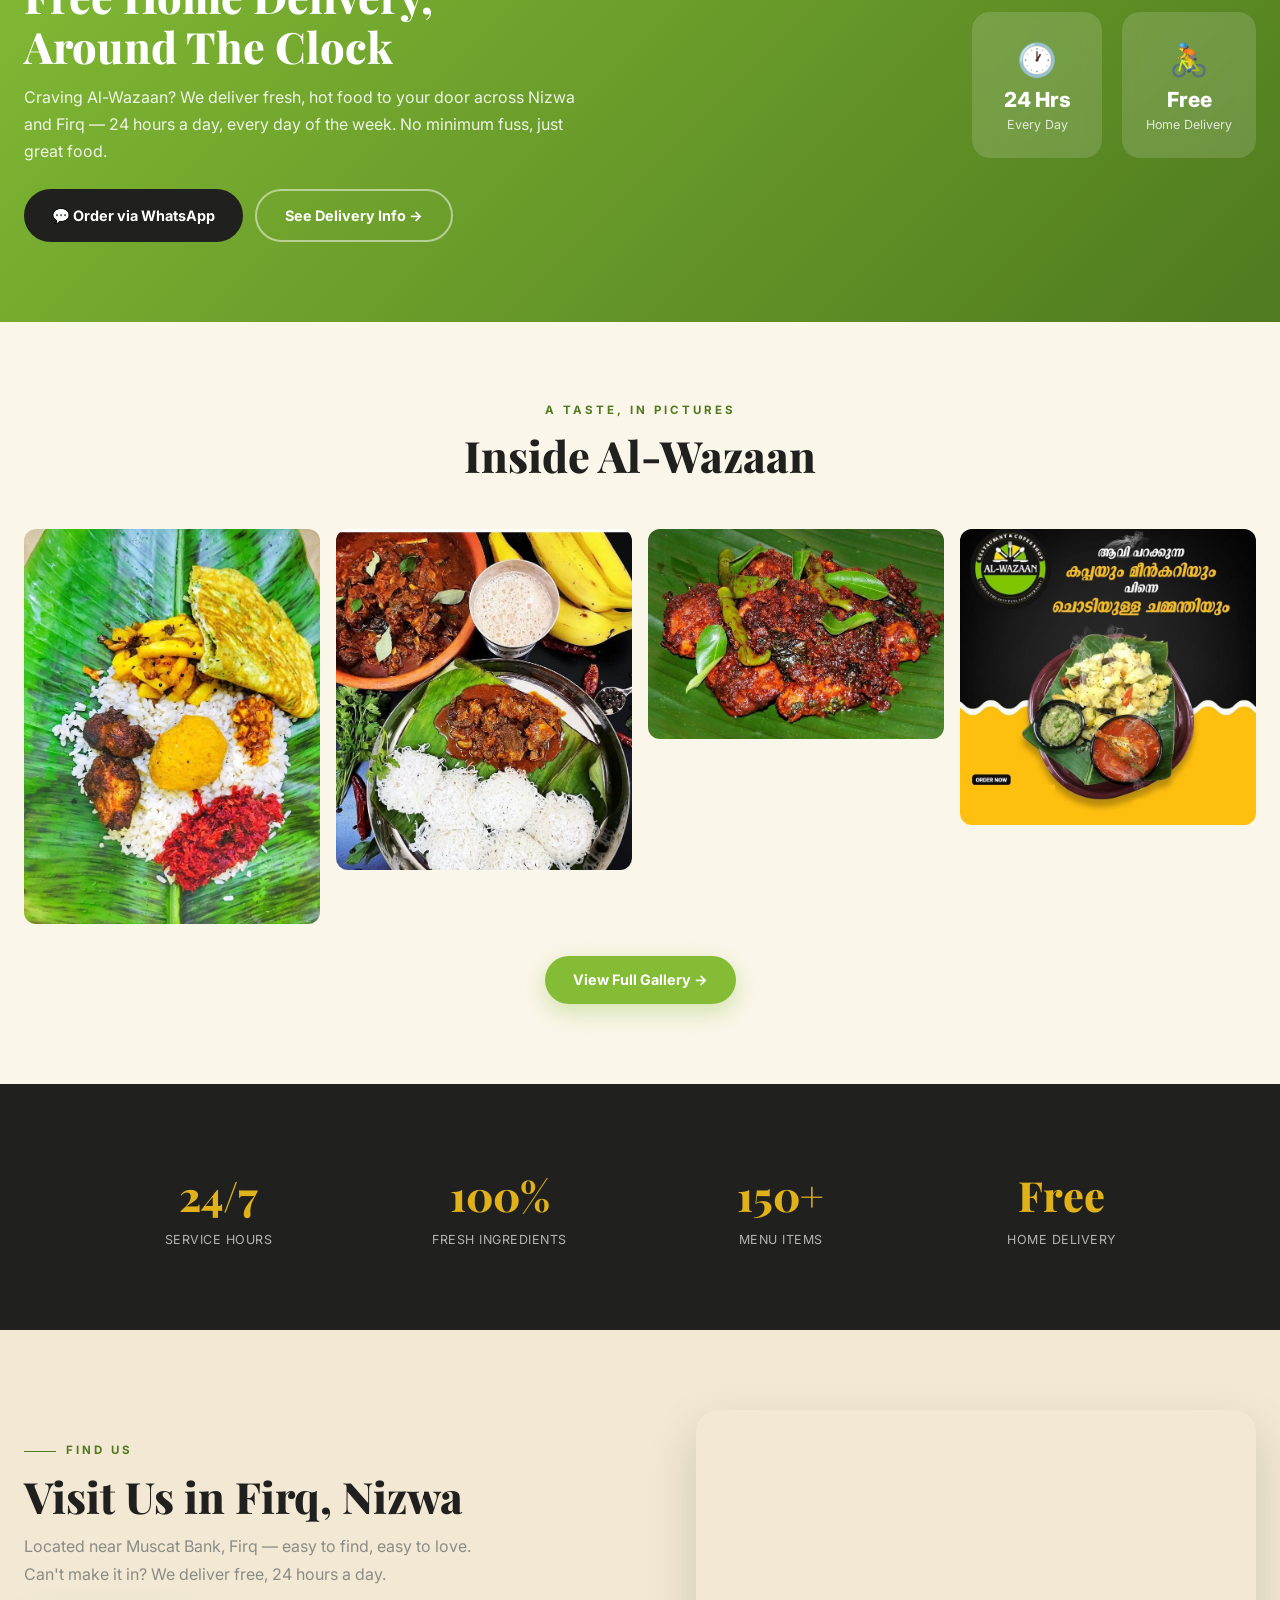
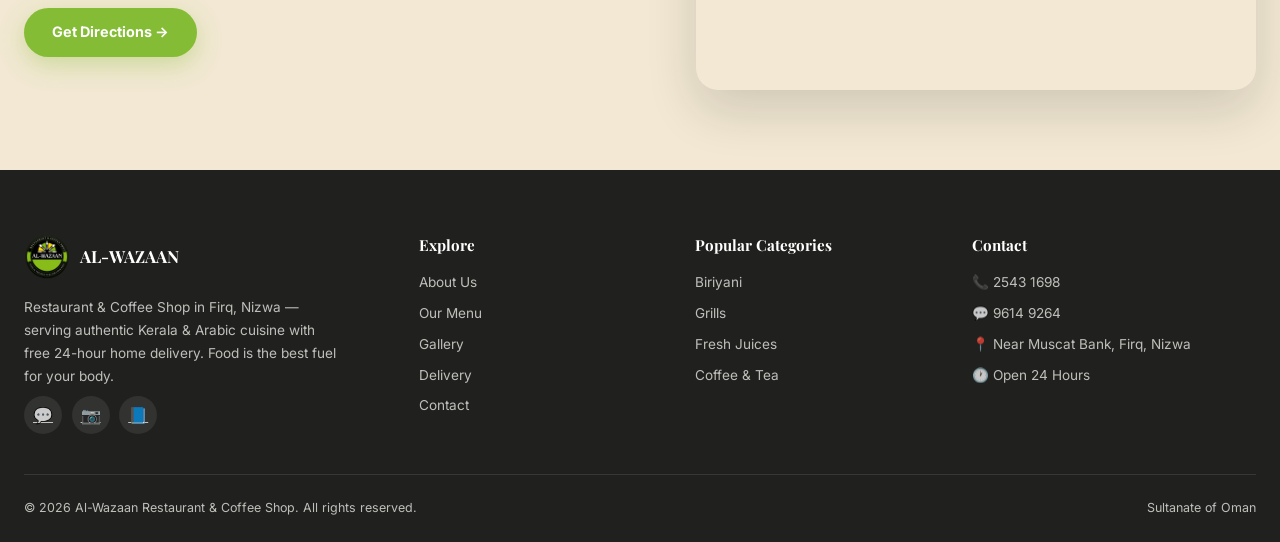
==== commit 6cfd2d0c: "updated" ====
--- a/index.html
+++ b/index.html
@@ -99,14 +99,14 @@
   <div class="hero-glow g2"></div>
   <div class="hero-content">
     <div class="hero-badges">
-      <span class="badge">⭐ Restaurant &amp; Coffee Shop</span>
-      <span class="badge gold">🕐 24-Hour Service</span>
+      <!-- <span class="badge">⭐ Restaurant &amp; Coffee Shop</span>
+      <span class="badge gold">🕐 24-Hour Service</span> -->
     </div>
     <h1>Taste That Feels<em>Like Home.</em></h1>
     <p class="hero-sub">Authentic Kerala meals, biriyani, Arabic grills, fresh juices and signature coffee — made fresh daily in Firq, Nizwa. Free home delivery, every hour of the day.</p>
     <div class="hero-actions">
-      <a href="https://wa.me/96896149264" target="_blank" rel="noopener" class="btn btn-primary">💬 Order on WhatsApp</a>
-      <a href="tel:+96825431698" class="btn btn-gold">📞 Call Now</a>
+      <!-- <a href="https://wa.me/96896149264" target="_blank" rel="noopener" class="btn btn-primary">💬 Order on WhatsApp</a>
+      <a href="tel:+96825431698" class="btn btn-gold">📞 Call Now</a> -->
       <a href="menu.html" class="btn btn-outline">📋 View Full Menu</a>
     </div>
   </div>
